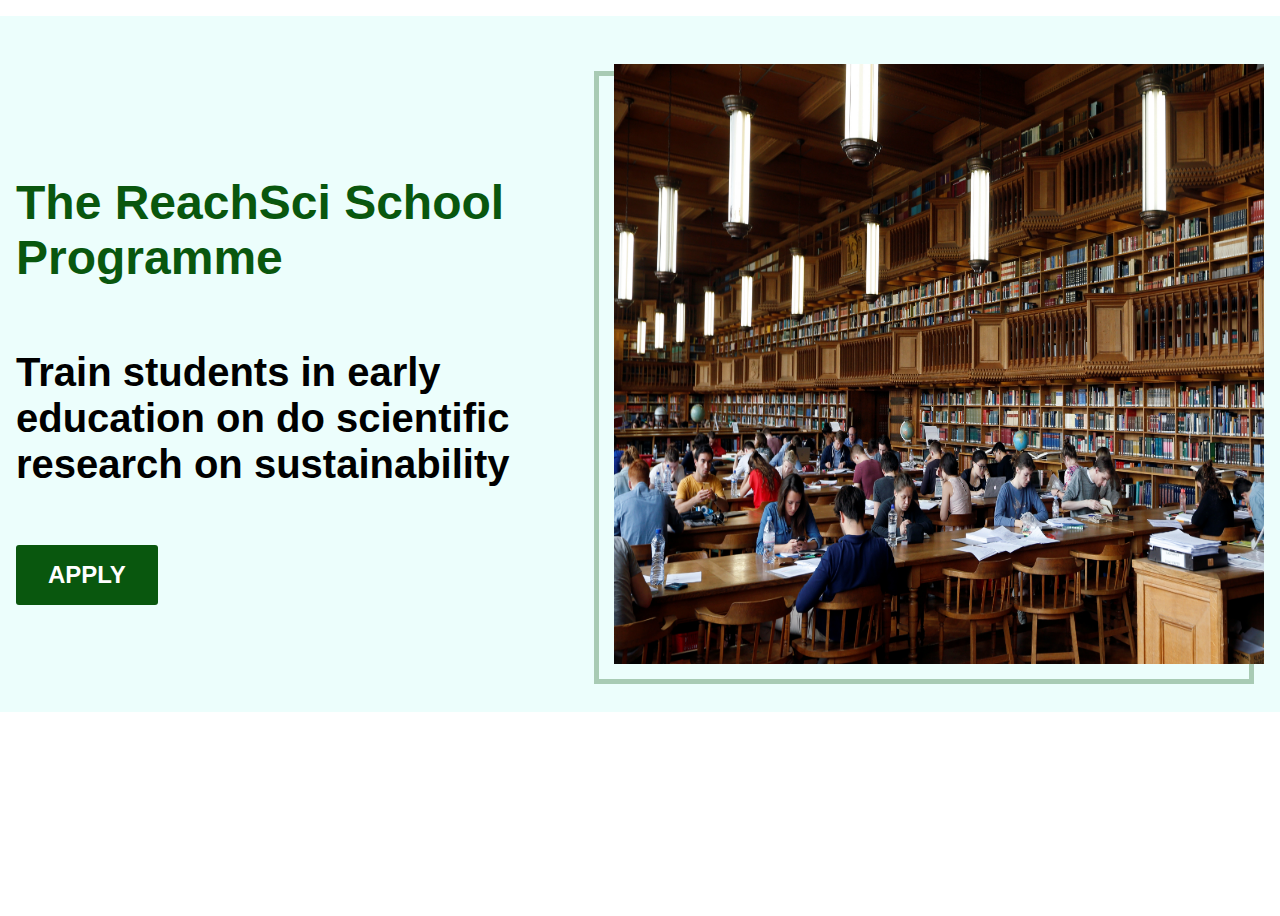
==== index.html @ 6778d8be "adding school page hero component" ====
<html>
<head>
<link rel="stylesheet" href="style/index.css"/>


</head>

<body>

<section class="hero-container">
  <div class="container">
    <div class="hero">
      <div class="hero__photo">
        <img src="rechsciS.webp"/>
        <!-- <img src="http://source.unsplash.com/QLEu_4Xj-fk/365x430" alt="Person with laptop"> -->
      </div>
      <div class="hero__body half">
        <p class="hero__subtitle">The ReachSci School Programme </p>
        <h1 class="hero__title">Train students in early education on do scientific research on sustainability  </h1>
        <footer class="hero__footer">
          <button class="btn btn--primary">Apply</button>
          <!-- <button class="btn btn--outline">Discover more</button> -->
        </footer>
      </div>
    </div>
  </div>
</section>




</body>



</html>
---- style/index.css ----
:root {
  --color-accent: #09570e;
  --color-primary: #343951;
}
html, body {
  height: 100%;
}
img {
  width: 650px;
  height:600px;
}
body {
  font-family: Inter, -apple-system, BlinkMacSystemFont, Helvetica Neue, Helvetica, Arial, sans-serif;
  margin: 0;
  padding-top: 1rem;
}
.container {
  /* max-width: 1000px; */
  padding: 0 16px;
  margin: 0 auto;
}
button {
  background: transparent;
  border: 0;
}
.btn {
  border-radius: 3px;
  cursor: pointer;
  font-size: 1.5rem;
  font-weight: 600;
  padding: 1rem 2rem;
  text-transform: uppercase;
}
.btn--primary {
  background-color: var(--color-accent);
  color: #fff;
}
.btn--outline {
  border: 1px solid var(--color-accent);
  color: var(--color-accent);
}
@media (min-width: 768px) {
  .half {
    flex: 0 1 calc(50% - 1.75rem);
  }
}
.hero-container {
  background-color: #ecfefc;
  padding: 3rem 0;
}
.hero {
  display: flex;
  flex-direction: column;
}
@media (min-width: 768px) {
  .hero {
    flex-direction: row;
    justify-content: center;
    align-items: center;
  }
}
@media (min-width: 768px) {
  .hero__photo {
    order: 2;
    margin-left: 0.2rem;
    position: relative;
  }
  .hero__photo::before {
    content: "";
    border: 5px solid var(--color-accent);
    width: 650px;
    height: 603px;
    position: absolute;
    left: -20px;
    bottom: -20px;
    opacity: 0.3;
    z-index: 1;
  }
}
@media (min-width: 768px) {
  .hero__photo img {
    /* max-width: 300px; */
    position: relative;
    z-index: 2;
  }
}
.hero__body {
  padding-top: 1rem;
}
@media (min-width: 768px) {
  .hero__body {
    order: 1;
  }
}
.hero__subtitle {
  font-size: 3rem;
  font-weight: 700;
  color: #09570e;
}
.hero__title {
  font-size: 0.5rem;
  line-height: 30px;
  padding-top: 1rem;
}
@media (min-width: 768px) {
  .hero__title {
    font-size: 2.5rem;
    line-height: 46px;
  }
}
.hero__footer {
  display: flex;
  flex-direction: column;
  padding-top: 1rem;
}
@media (min-width: 768px) {
  .hero__footer {
    flex-direction: row;
    padding-top: 2rem;
  }
}
.hero .btn {
  margin-bottom: 0.75rem;
}
@media (min-width: 768px) {
  .hero .btn {
    margin-right: 1rem;
  }
}
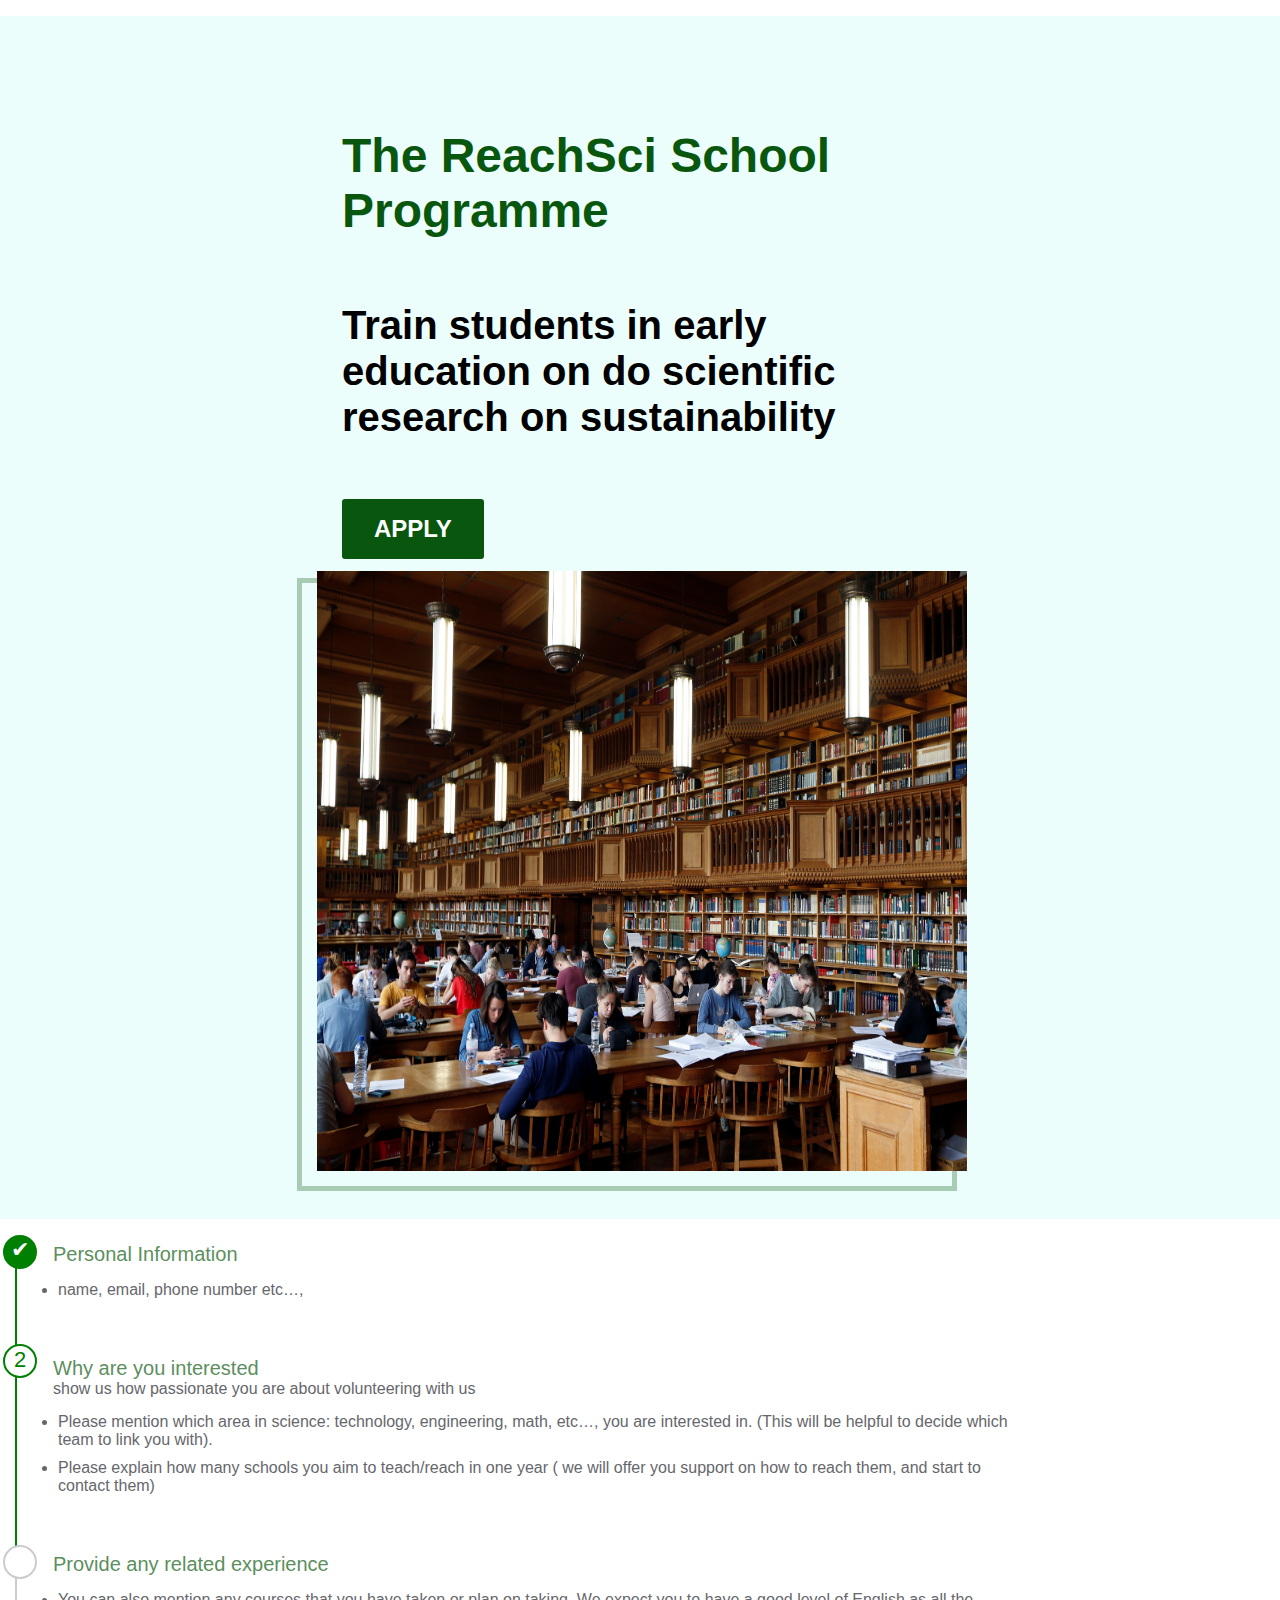
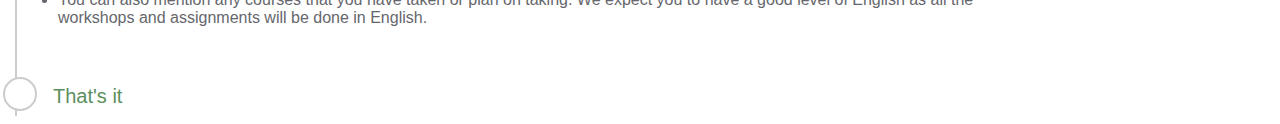
==== commit 5b34ea9d: "adding the form steps progress" ====
--- a/index.html
+++ b/index.html
@@ -12,14 +12,12 @@
     <div class="hero">
       <div class="hero__photo">
         <img src="rechsciS.webp"/>
-        <!-- <img src="http://source.unsplash.com/QLEu_4Xj-fk/365x430" alt="Person with laptop"> -->
       </div>
       <div class="hero__body half">
         <p class="hero__subtitle">The ReachSci School Programme </p>
         <h1 class="hero__title">Train students in early education on do scientific research on sustainability  </h1>
         <footer class="hero__footer">
           <button class="btn btn--primary">Apply</button>
-          <!-- <button class="btn btn--outline">Discover more</button> -->
         </footer>
       </div>
     </div>
@@ -27,7 +25,50 @@
 </section>
 
 
+<section class="form-progress">
 
+<div class="wrapper">
+<ul class="StepProgress">
+  <li class="StepProgress-item is-done"><span class="text-head">Personal Information</span>
+  <ul class="inner-dot">
+    <li >name, email, phone number etc…, </li>
+  </ul>
+  </li>
+  <li class="StepProgress-item current"><span class="text-head">Why are you interested</span>
+    <div>show us how passionate you are about volunteering with us</div>  
+     <ul class="inner-dot">
+        <li>Please mention which area in science: technology, engineering, math, etc…,  you are interested in.
+(This will be helpful to decide which team to link you with).</li>
+
+<li>Please explain how many schools you aim to teach/reach in one year
+ ( we will offer you support on how to reach them, and start to contact them)</li>
+      </ul>
+
+  </li>
+  <li class="StepProgress-item "><span class="text-head">Provide any related experience</span>
+
+     <ul class="inner-dot">
+
+  
+  
+  <li>
+
+    You can also mention any courses that you have taken or plan on taking. 
+  We expect you to have a good level of English as all the workshops and assignments will be done in English.
+  
+
+</li></ul> 
+  
+  </li>
+
+  <li class="StepProgress-item "><span class="text-head">That's it </span>
+  
+  
+  </li>
+</ul>
+</div>  
+
+</section>
 
 </body>
 
--- a/style/index.css
+++ b/style/index.css
@@ -57,6 +57,7 @@
     flex-direction: row;
     justify-content: center;
     align-items: center;
+    flex-wrap: wrap;
   }
 }
 @media (min-width: 768px) {
@@ -127,3 +128,97 @@
     margin-right: 1rem;
   }
 }
+
+
+/*-----------------------------------------------*/
+
+
+.wrapper {
+	 width: 80%;
+	}
+ .StepProgress {
+	 position: relative;
+	 padding-left: 45px;
+	 list-style: none;
+}
+ .StepProgress::before {
+	 display: inline-block;
+	 content: '';
+	 position: absolute;
+	 top: 0;
+	 left: 15px;
+	 height: 100%;
+	 border-left: 2px solid #CCC;
+}
+ .StepProgress-item {
+	 position: relative;
+	 counter-increment: list;
+   color: #66676c;
+   padding: 0.5rem
+}
+ .StepProgress-item:not(:last-child) {
+	 padding-bottom: 35px;
+}
+ .StepProgress-item::before {
+	 display: inline-block;
+	 content: '';
+	 position: absolute;
+	 left: -30px;
+	 height: 100%;
+	 width: 10px;
+}
+ .StepProgress-item::after {
+	 content: '';
+	 display: inline-block;
+	 position: absolute;
+	 top: 0;
+	 left: -42px;
+	 width: 30px;
+	 height: 30px;
+	 border: 2px solid #CCC;
+	 border-radius: 50%;
+	 background-color: #FFF;
+}
+ .StepProgress-item.is-done::before {
+	 border-left: 2px solid green;
+}
+ .StepProgress-item.is-done::after {
+	 content: "✔";
+	 font-size: 22px;
+	 color: #FFF;
+	 text-align: center;
+	 border: 2px solid green;
+	 background-color: green;
+}
+ .StepProgress-item.current::before {
+	 border-left: 2px solid green;
+}
+ .StepProgress-item.current::after {
+	 content: counter(list);
+	 padding-top: 1px;
+	 width: 30px;
+	 height: 29px;
+	 top: -5px;
+	 left: -42px;
+	 font-size: 22px;
+	 text-align: center;
+	 color: green;
+	 border: 2px solid green;
+	 background-color: white;
+}
+ .StepProgress strong {
+	 display: block;
+}
+
+.text-head{
+  color: #5c8f5e;
+  font-size: 20px;
+}
+
+.inner-dot{
+list-style-type: disc;
+padding: 5px;
+}
+.inner-dot li{
+  margin: 10px 0px;
+}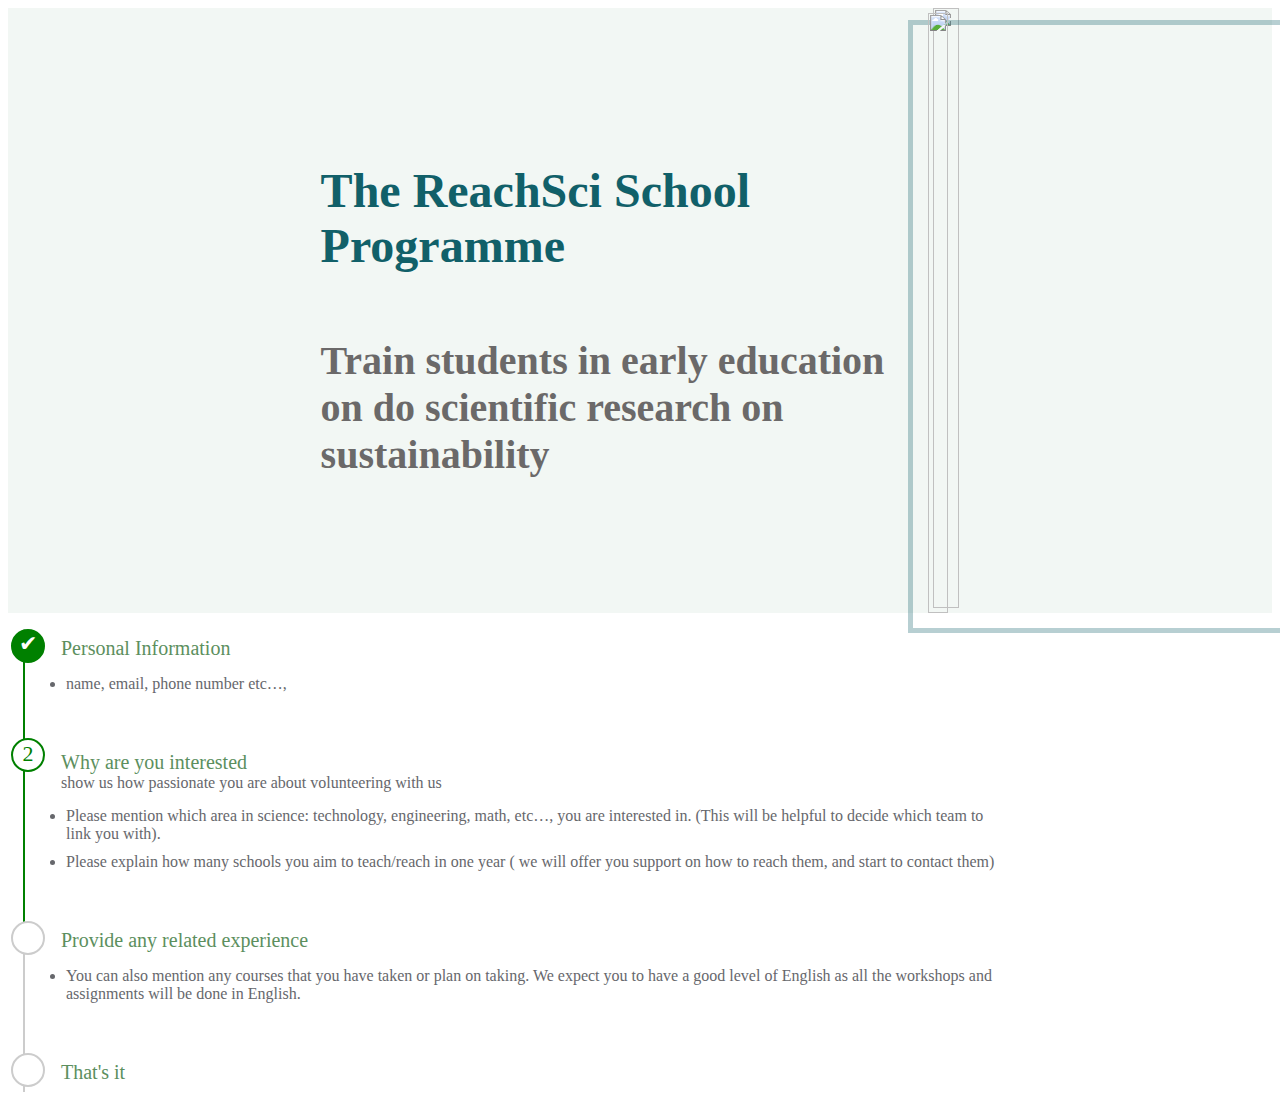
==== commit b40e4b6d: "adding flowchart" ====
--- a/index.html
+++ b/index.html
@@ -9,17 +9,32 @@
 
 <section class="hero-container">
   <div class="container">
-    <div class="hero">
-      <div class="hero__photo">
+    <div class="header">
+
+      <!-- <div class="">
         <img src="rechsciS.webp"/>
-      </div>
-      <div class="hero__body half">
-        <p class="hero__subtitle">The ReachSci School Programme </p>
-        <h1 class="hero__title">Train students in early education on do scientific research on sustainability  </h1>
-        <footer class="hero__footer">
-          <button class="btn btn--primary">Apply</button>
+      </div> -->
+
+  <div class="header__body half">
+        <p class="header__subtitle">The ReachSci School Programme </p>
+        <h1 class="header__title">Train students in early education on do scientific research on sustainability  </h1>
+        <footer class="header__footer">
+          <!-- <button class="btn btn--primary">Apply</button> -->
         </footer>
       </div>
+<div class="image-stack ">
+    <div class="image-stack__item image-stack__item--top header__photo">
+      <img src="https://s3-us-west-2.amazonaws.com/s.cdpn.io/110238/portrait1.jpeg" alt="">
+    </div>
+    <div class="image-stack__item image-stack__item--bottom">
+      <img src="https://s3-us-west-2.amazonaws.com/s.cdpn.io/110238/texture-waves-cropped.jpg" alt="">
+    </div>
+  </div> 
+     
+
+
+     
+
     </div>
   </div>
 </section>
--- a/style/index.css
+++ b/style/index.css
@@ -1,72 +1,33 @@
 :root {
-  --color-accent: #09570e;
-  --color-primary: #343951;
-}
-html, body {
-  height: 100%;
-}
+  --color-accent: #116069;
+ }
 img {
-  width: 650px;
+  /* width: 650px; */
+  width: 100%;
   height:600px;
 }
-body {
-  font-family: Inter, -apple-system, BlinkMacSystemFont, Helvetica Neue, Helvetica, Arial, sans-serif;
-  margin: 0;
-  padding-top: 1rem;
-}
-.container {
-  /* max-width: 1000px; */
-  padding: 0 16px;
-  margin: 0 auto;
-}
-button {
-  background: transparent;
-  border: 0;
-}
-.btn {
-  border-radius: 3px;
-  cursor: pointer;
-  font-size: 1.5rem;
-  font-weight: 600;
-  padding: 1rem 2rem;
-  text-transform: uppercase;
-}
-.btn--primary {
-  background-color: var(--color-accent);
-  color: #fff;
-}
-.btn--outline {
-  border: 1px solid var(--color-accent);
-  color: var(--color-accent);
-}
-@media (min-width: 768px) {
+
   .half {
     flex: 0 1 calc(50% - 1.75rem);
-  }
-}
-.hero-container {
-  background-color: #ecfefc;
-  padding: 3rem 0;
-}
-.hero {
-  display: flex;
-  flex-direction: column;
-}
-@media (min-width: 768px) {
-  .hero {
-    flex-direction: row;
+  
+}
+  .header {
+  /* padding: 0 16px; */
+  margin: 0 auto;
+    display: flex;
+     flex-direction: row;
     justify-content: center;
     align-items: center;
     flex-wrap: wrap;
-  }
-}
-@media (min-width: 768px) {
-  .hero__photo {
-    order: 2;
+   background-color:  #06592a0d;
+}
+
+  .header__photo {
+    /* order: 2; */
     margin-left: 0.2rem;
     position: relative;
   }
-  .hero__photo::before {
+  .header__photo::before {
     content: "";
     border: 5px solid var(--color-accent);
     width: 650px;
@@ -77,59 +38,74 @@
     opacity: 0.3;
     z-index: 1;
   }
-}
-@media (min-width: 768px) {
-  .hero__photo img {
-    /* max-width: 300px; */
+
+
+  .header__photo img {
     position: relative;
     z-index: 2;
-  }
-}
-.hero__body {
+  
+}
+.header__body { 
+  order: 1;
   padding-top: 1rem;
 }
-@media (min-width: 768px) {
-  .hero__body {
-    order: 1;
-  }
-}
-.hero__subtitle {
+
+.header__subtitle {
   font-size: 3rem;
   font-weight: 700;
-  color: #09570e;
-}
-.hero__title {
-  font-size: 0.5rem;
-  line-height: 30px;
+  color: var(--color-accent);
+}
+.header__title {
+  font-size: 2.5rem;
   padding-top: 1rem;
-}
-@media (min-width: 768px) {
-  .hero__title {
+  color: rgb(107, 105, 105);
+}
+
+  /* .header__title {
     font-size: 2.5rem;
     line-height: 46px;
-  }
-}
-.hero__footer {
+  
+} */
+.header__footer {
   display: flex;
   flex-direction: column;
   padding-top: 1rem;
 }
-@media (min-width: 768px) {
-  .hero__footer {
-    flex-direction: row;
-    padding-top: 2rem;
-  }
-}
-.hero .btn {
+
+
+
+.header .btn {
   margin-bottom: 0.75rem;
 }
-@media (min-width: 768px) {
-  .hero .btn {
+
+  .header .btn {
     margin-right: 1rem;
   }
-}
-
-
+
+
+  .image-stack {
+    order: 2;
+    display: grid;
+    position: relative; 
+    grid-template-columns: repeat(12, 1fr);
+  }
+  
+  .image-stack__item--bottom {
+    grid-column: 4 / -1;
+    grid-row: 1;
+  }
+  
+  .image-stack__item--top {
+    grid-row: 1;
+    grid-column: 1 / span 8;
+    padding-top: 20%;
+    z-index: 1; 
+  }
+  
+  /* img {
+    width: 100%;
+   
+  } */
 /*-----------------------------------------------*/
 
 
